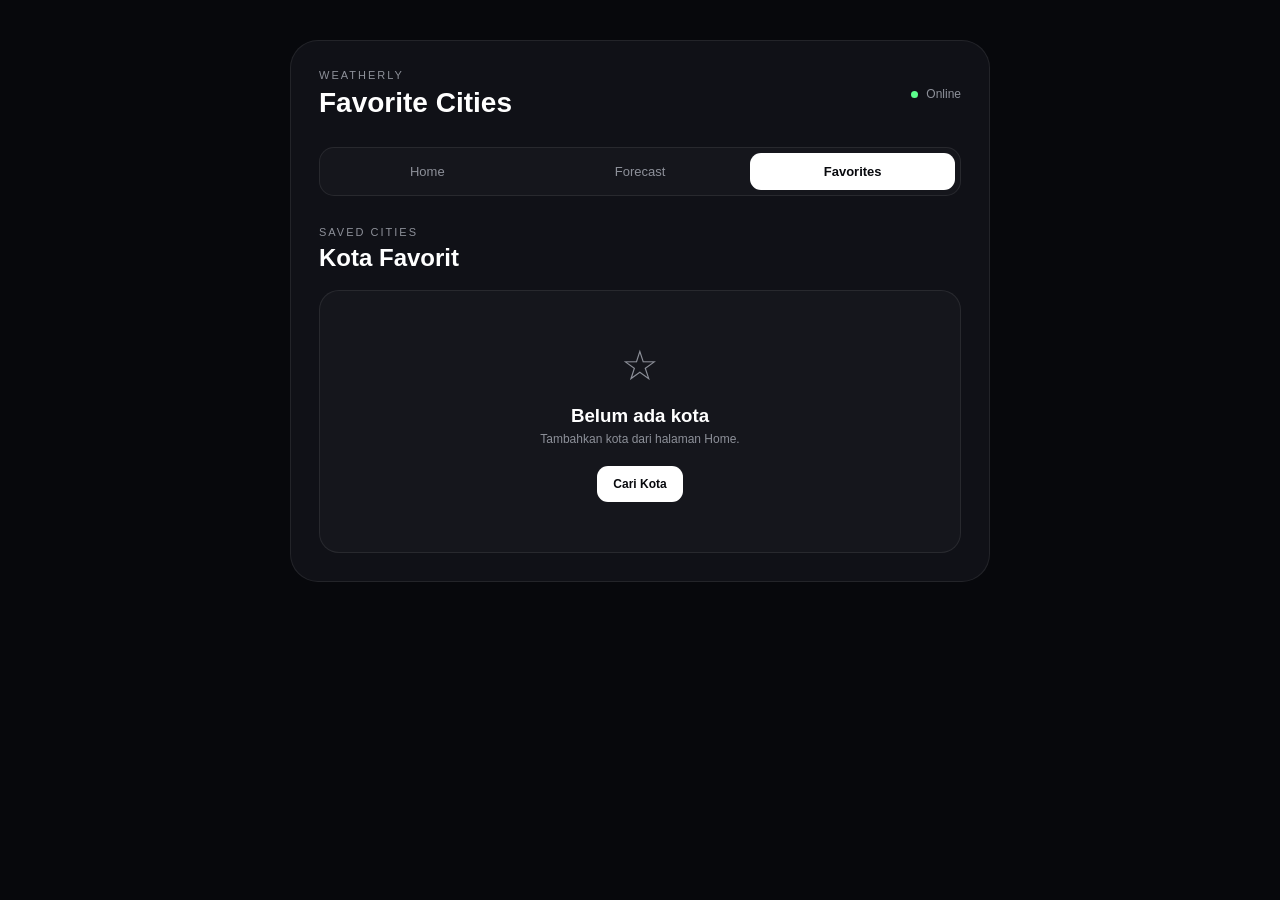
==== favorites.html @ 13ac7b5d "Initial Weatherly" ====
<!DOCTYPE html>
<html lang="id">

<head>

    <meta charset="UTF-8">

    <meta
        name="viewport"
        content="width=device-width, initial-scale=1.0"
    >

    <meta
        name="theme-color"
        content="#07080c"
    >

    <title>Weatherly - Favorites</title>

    <link
        rel="stylesheet"
        href="./style.css"
    >

</head>


<body>

<main class="app">

    <div class="weather-card">


        <header class="top">

            <div>

                <p class="label">
                    WEATHERLY
                </p>

                <h1>
                    Favorite Cities
                </h1>

            </div>


            <div class="status">

                <span></span>

                Online

            </div>

        </header>



        <nav class="navbar">

            <a
                href="index.html"
                class="nav-link"
            >
                Home
            </a>


            <a
                href="forecast.html"
                class="nav-link"
            >
                Forecast
            </a>


            <a
                href="favorites.html"
                class="nav-link active"
            >
                Favorites
            </a>

        </nav>



        <section class="favorites-section">

            <div class="favorites-header">

                <p class="label">
                    SAVED CITIES
                </p>

                <h2>
                    Kota Favorit
                </h2>

            </div>


            <div
                id="favoritesList"
                class="favorites-list"
            ></div>


            <div
                id="emptyFavorites"
                class="empty-favorites hidden"
            >

                <div class="empty-icon">
                    ☆
                </div>


                <h3>
                    Belum ada kota
                </h3>


                <p>
                    Tambahkan kota dari halaman Home.
                </p>


                <a
                    href="index.html"
                    class="back-home"
                >
                    Cari Kota
                </a>

            </div>

        </section>


    </div>

</main>


<script src="./favorites.js"></script>

</body>

</html>
---- style.css ----
:root {
    --bg: #07080c;
    --card: #101117;
    --border: rgba(255, 255, 255, 0.08);
    --muted: #8d9099;
    --white: #ffffff;
}

* {
    box-sizing: border-box;
}

body {
    margin: 0;
    min-height: 100vh;
    background: var(--bg);
    color: var(--white);
    font-family: Arial, Helvetica, sans-serif;
}

.app {
    width: 100%;
    min-height: 100vh;
    padding: 40px 20px;
}

.weather-card {
    width: 100%;
    max-width: 700px;
    margin: auto;
    padding: 28px;
    border: 1px solid var(--border);
    border-radius: 28px;
    background: var(--card);
}

/* HEADER */

.top {
    display: flex;
    align-items: center;
    justify-content: space-between;
    gap: 20px;
}

.label {
    margin: 0;
    color: var(--muted);
    font-size: 11px;
    letter-spacing: 2px;
}

h1 {
    margin: 6px 0 0;
    font-size: 28px;
}

.status {
    color: var(--muted);
    font-size: 12px;
    white-space: nowrap;
}

.status span {
    display: inline-block;
    width: 7px;
    height: 7px;
    margin-right: 5px;
    border-radius: 50%;
    background: #5cff8d;
}

/* NAVBAR */

.navbar {
    display: flex;
    gap: 8px;
    margin-top: 28px;
    padding: 5px;
    border: 1px solid var(--border);
    border-radius: 15px;
    background: rgba(255, 255, 255, 0.025);
}

.nav-link {
    flex: 1;
    padding: 11px;
    border-radius: 11px;
    color: var(--muted);
    text-align: center;
    text-decoration: none;
    font-size: 13px;
    transition: 0.2s;
}

.nav-link:hover {
    color: white;
    background: rgba(255, 255, 255, 0.04);
}

.nav-link.active {
    color: #08090d;
    background: white;
    font-weight: 700;
}

/* SEARCH */

.search-section {
    margin-top: 20px;
}

.search-box {
    display: flex;
    gap: 10px;
    margin-top: 20px;
}

.search-box input {
    flex: 1;
    min-width: 0;
    padding: 14px 16px;
    border: 1px solid var(--border);
    border-radius: 13px;
    outline: none;
    background: #08090d;
    color: white;
    font-size: 14px;
}

.search-box input::placeholder {
    color: var(--muted);
}

.search-box input:focus {
    border-color: rgba(255, 255, 255, 0.2);
}

.search-box button {
    padding: 14px 20px;
    border: none;
    border-radius: 13px;
    background: white;
    color: #08090d;
    font-weight: 700;
    cursor: pointer;
    transition: 0.2s;
}

.search-box button:hover {
    opacity: 0.8;
}

/* TOOLBAR */

.toolbar {
    display: flex;
    justify-content: space-between;
    gap: 10px;
    margin-top: 10px;
}

.tool-btn {
    padding: 10px 14px;
    border: 1px solid var(--border);
    border-radius: 12px;
    background: rgba(255, 255, 255, 0.035);
    color: var(--muted);
    cursor: pointer;
    font-size: 12px;
    transition: 0.2s;
}

.tool-btn:hover {
    color: white;
    background: rgba(255, 255, 255, 0.07);
}

/* ERROR */

.error {
    margin-top: 15px;
    padding: 12px;
    border: 1px solid rgba(255, 80, 80, 0.2);
    border-radius: 12px;
    background: rgba(255, 80, 80, 0.08);
    color: #ff8d8d;
    font-size: 13px;
}

/* WEATHER */

.weather-content {
    margin-top: 30px;
}

.location {
    display: flex;
    align-items: center;
    gap: 12px;
}

.location-icon {
    display: flex;
    align-items: center;
    justify-content: center;
    width: 42px;
    height: 42px;
    border: 1px solid var(--border);
    border-radius: 14px;
    background: rgba(255, 255, 255, 0.035);
}

.location h2 {
    margin: 0;
    font-size: 22px;
}

.location p {
    margin: 4px 0 0;
    color: var(--muted);
    font-size: 12px;
}

.main-weather {
    display: flex;
    align-items: center;
    justify-content: space-between;
    margin-top: 30px;
}

.temperature {
    display: flex;
    align-items: flex-start;
    font-size: 64px;
    font-weight: 700;
    line-height: 1;
}

#temperatureUnit {
    margin-top: 5px;
    font-size: 24px;
}

.temperature-area #description {
    margin: 12px 0 0;
    font-size: 15px;
    text-transform: capitalize;
}

.feels {
    margin-top: 7px;
    color: var(--muted);
    font-size: 12px;
}

#weatherIcon {
    width: 110px;
    height: 110px;
}

/* DETAILS */

.details {
    display: grid;
    grid-template-columns: repeat(4, 1fr);
    gap: 10px;
    margin-top: 25px;
}

.detail {
    display: flex;
    flex-direction: column;
    gap: 5px;
    padding: 15px;
    border: 1px solid var(--border);
    border-radius: 16px;
    background: rgba(255, 255, 255, 0.025);
}

.detail span {
    font-size: 17px;
}

.detail small {
    color: var(--muted);
    font-size: 10px;
}

.detail strong {
    font-size: 13px;
}

/* SUN */

.sun {
    display: grid;
    grid-template-columns: 1fr 1fr;
    gap: 10px;
    margin-top: 10px;
}

.sun > div {
    display: flex;
    align-items: center;
    gap: 8px;
    padding: 15px;
    border: 1px solid var(--border);
    border-radius: 16px;
    color: var(--muted);
    font-size: 12px;
}

.sun strong {
    margin-left: auto;
    color: white;
}

/* FAVORITES */

.favorite-area {
    margin-top: 12px;
}

.favorite-btn {
    width: 100%;
    padding: 14px;
    border: 1px solid var(--border);
    border-radius: 16px;
    background: rgba(255, 255, 255, 0.035);
    color: white;
    cursor: pointer;
    transition: 0.2s;
}

.favorite-btn:hover {
    background: rgba(255, 255, 255, 0.08);
}

/* LOADING */

.loading {
    margin-top: 30px;
    text-align: center;
    color: var(--muted);
}

.spinner {
    width: 30px;
    height: 30px;
    margin: auto;
    border: 3px solid rgba(255, 255, 255, 0.1);
    border-top-color: white;
    border-radius: 50%;
    animation: spin 0.8s linear infinite;
}

@keyframes spin {
    to {
        transform: rotate(360deg);
    }
}

.hidden {
    display: none !important;
}

/* FORECAST */

.forecast-result {
    margin-top: 30px;
}

.forecast-header {
    margin-bottom: 18px;
}

.forecast-header h2 {
    margin: 5px 0 0;
    font-size: 24px;
}

.forecast-list {
    display: flex;
    flex-direction: column;
    gap: 10px;
}

.forecast-card {
    display: grid;
    grid-template-columns: 1.3fr 80px 1.5fr;
    align-items: center;
    gap: 15px;
    padding: 16px 18px;
    border: 1px solid var(--border);
    border-radius: 19px;
    background: rgba(255, 255, 255, 0.025);
    transition: 0.2s;
}

.forecast-card:hover {
    transform: translateY(-2px);
    background: rgba(255, 255, 255, 0.05);
}

.forecast-day strong {
    display: block;
    font-size: 14px;
}

.forecast-day span {
    display: block;
    margin-top: 5px;
    color: var(--muted);
    font-size: 11px;
}

.forecast-card img {
    width: 70px;
    height: 70px;
}

.forecast-info {
    text-align: right;
}

.forecast-info strong {
    font-size: 25px;
}

.forecast-info span {
    margin-left: 8px;
    color: var(--muted);
    font-size: 15px;
}

.forecast-info p {
    margin: 5px 0 0;
    color: var(--muted);
    font-size: 11px;
    text-transform: capitalize;
}

/* MOBILE */

@media (max-width: 650px) {

    .app {
        padding: 20px 12px;
    }

    .weather-card {
        padding: 20px;
        border-radius: 22px;
    }

    .navbar {
        margin-top: 20px;
    }

    .nav-link {
        padding: 10px 5px;
        font-size: 12px;
    }

    .toolbar {
        flex-direction: column;
    }

    .tool-btn {
        width: 100%;
    }

}

@media (max-width: 600px) {

    .top {
        align-items: flex-start;
    }

    .top h1 {
        font-size: 22px;
    }

    .status {
        font-size: 10px;
    }

    .search-box {
        flex-direction: column;
    }

    .search-box button {
        width: 100%;
    }

    .main-weather {
        margin-top: 25px;
    }

    .temperature {
        font-size: 52px;
    }

    #weatherIcon {
        width: 90px;
        height: 90px;
    }

    .details {
        grid-template-columns: repeat(2, 1fr);
    }

    .sun {
        grid-template-columns: 1fr;
    }

    .forecast-card {
        grid-template-columns: 1fr 60px;
    }

    .forecast-card img {
        width: 60px;
        height: 60px;
    }

    .forecast-info {
        grid-column: 1 / -1;
        padding-top: 8px;
        border-top: 1px solid var(--border);
        text-align: left;
    }

}
/* FAVORITES */

.favorites-section {
    margin-top: 30px;
}

.favorites-header {
    margin-bottom: 18px;
}

.favorites-header h2 {
    margin: 6px 0 0;
    font-size: 24px;
}

.favorites-list {
    display: flex;
    flex-direction: column;
    gap: 10px;
}

.favorite-card {
    display: flex;
    align-items: center;
    justify-content: space-between;
    gap: 15px;
    padding: 16px;
    border: 1px solid var(--border);
    border-radius: 18px;
    background: rgba(255, 255, 255, 0.025);
    transition: 0.2s;
}

.favorite-card:hover {
    background: rgba(255, 255, 255, 0.05);
    transform: translateY(-2px);
}

.favorite-city {
    display: flex;
    align-items: center;
    gap: 12px;
}

.favorite-location {
    display: flex;
    align-items: center;
    justify-content: center;
    width: 42px;
    height: 42px;
    border: 1px solid var(--border);
    border-radius: 13px;
    background: rgba(255, 255, 255, 0.035);
}

.favorite-city strong {
    display: block;
    font-size: 14px;
}

.favorite-city span {
    display: block;
    margin-top: 4px;
    color: var(--muted);
    font-size: 11px;
}

.favorite-actions {
    display: flex;
    gap: 7px;
}

.favorite-open,
.favorite-delete {
    padding: 9px 12px;
    border-radius: 10px;
    font-size: 11px;
    cursor: pointer;
    text-decoration: none;
}

.favorite-open {
    border: 1px solid var(--border);
    background: white;
    color: #08090d;
}

.favorite-delete {
    border: 1px solid rgba(255, 80, 80, 0.2);
    background: rgba(255, 80, 80, 0.06);
    color: #ff8d8d;
}

.empty-favorites {
    padding: 50px 20px;
    border: 1px solid var(--border);
    border-radius: 20px;
    text-align: center;
    background: rgba(255, 255, 255, 0.025);
}

.empty-icon {
    font-size: 42px;
    color: var(--muted);
}

.empty-favorites h3 {
    margin: 15px 0 5px;
}

.empty-favorites p {
    margin: 0 0 20px;
    color: var(--muted);
    font-size: 12px;
}

.back-home {
    display: inline-block;
    padding: 11px 16px;
    border-radius: 11px;
    background: white;
    color: #08090d;
    font-size: 12px;
    font-weight: 700;
    text-decoration: none;
}

@media (max-width: 600px) {

    .favorite-card {
        align-items: flex-start;
        flex-direction: column;
    }

    .favorite-actions {
        width: 100%;
    }

    .favorite-open,
    .favorite-delete {
        flex: 1;
        text-align: center;
    }

}
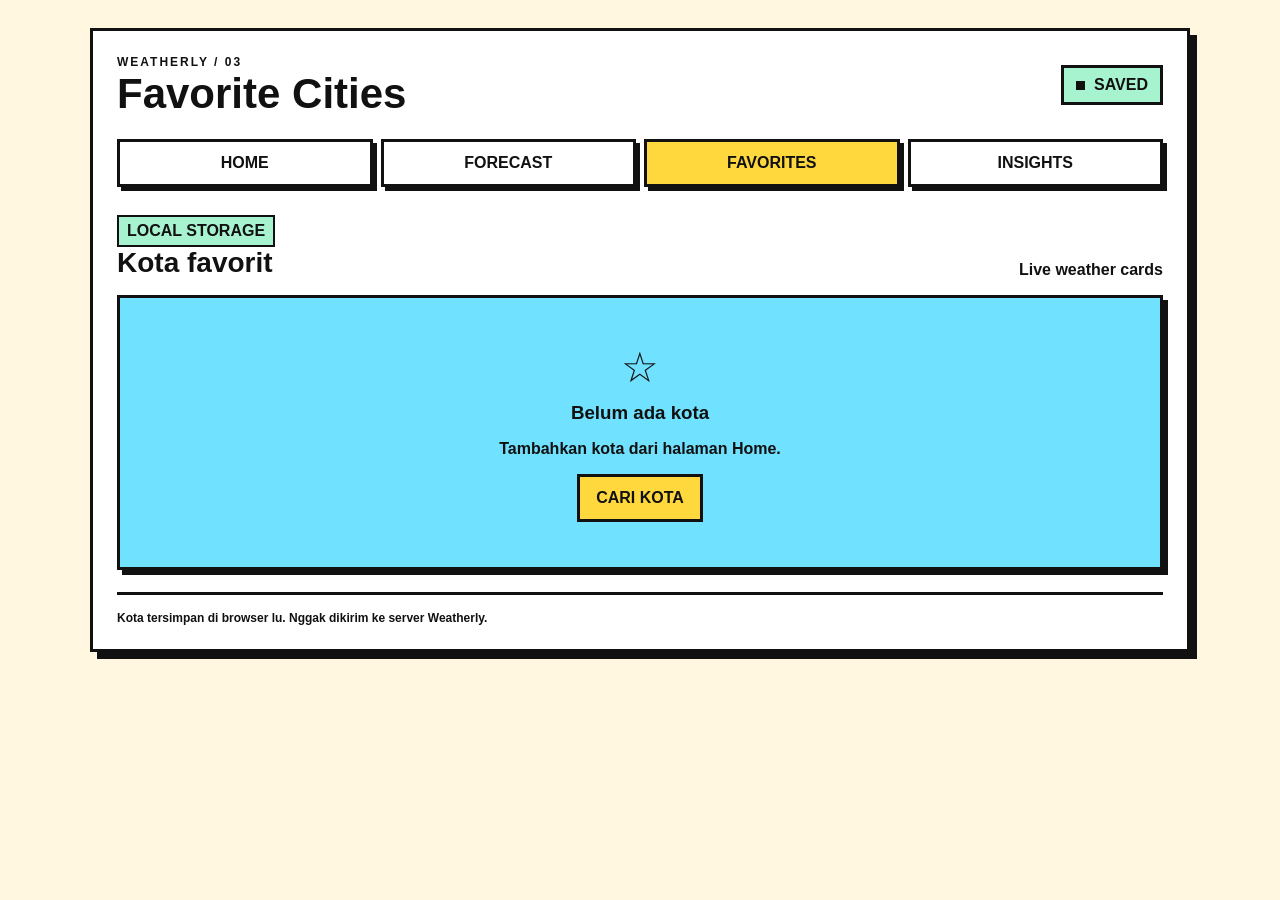
==== commit 82da1e39: "Redesign favorites page and add live city cards" ====
--- a/favorites.html
+++ b/favorites.html
@@ -1,153 +1 @@
-<!DOCTYPE html>
-<html lang="id">
-
-<head>
-
-    <meta charset="UTF-8">
-
-    <meta
-        name="viewport"
-        content="width=device-width, initial-scale=1.0"
-    >
-
-    <meta
-        name="theme-color"
-        content="#07080c"
-    >
-
-    <title>Weatherly - Favorites</title>
-
-    <link
-        rel="stylesheet"
-        href="./style.css"
-    >
-
-</head>
-
-
-<body>
-
-<main class="app">
-
-    <div class="weather-card">
-
-
-        <header class="top">
-
-            <div>
-
-                <p class="label">
-                    WEATHERLY
-                </p>
-
-                <h1>
-                    Favorite Cities
-                </h1>
-
-            </div>
-
-
-            <div class="status">
-
-                <span></span>
-
-                Online
-
-            </div>
-
-        </header>
-
-
-
-        <nav class="navbar">
-
-            <a
-                href="index.html"
-                class="nav-link"
-            >
-                Home
-            </a>
-
-
-            <a
-                href="forecast.html"
-                class="nav-link"
-            >
-                Forecast
-            </a>
-
-
-            <a
-                href="favorites.html"
-                class="nav-link active"
-            >
-                Favorites
-            </a>
-
-        </nav>
-
-
-
-        <section class="favorites-section">
-
-            <div class="favorites-header">
-
-                <p class="label">
-                    SAVED CITIES
-                </p>
-
-                <h2>
-                    Kota Favorit
-                </h2>
-
-            </div>
-
-
-            <div
-                id="favoritesList"
-                class="favorites-list"
-            ></div>
-
-
-            <div
-                id="emptyFavorites"
-                class="empty-favorites hidden"
-            >
-
-                <div class="empty-icon">
-                    ☆
-                </div>
-
-
-                <h3>
-                    Belum ada kota
-                </h3>
-
-
-                <p>
-                    Tambahkan kota dari halaman Home.
-                </p>
-
-
-                <a
-                    href="index.html"
-                    class="back-home"
-                >
-                    Cari Kota
-                </a>
-
-            </div>
-
-        </section>
-
-
-    </div>
-
-</main>
-
-
-<script src="./favorites.js"></script>
-
-</body>
-
-</html>+<!DOCTYPE html><html lang="id"><head><meta charset="UTF-8"><meta name="viewport" content="width=device-width,initial-scale=1"><title>Weatherly — Favorites</title><link rel="stylesheet" href="./style.css"></head><body><main class="app"><div class="weather-card"><header class="top"><div><p class="label">WEATHERLY / 03</p><h1>Favorite Cities</h1></div><div class="status"><span></span> SAVED</div></header><nav class="navbar"><a href="index.html" class="nav-link">HOME</a><a href="forecast.html" class="nav-link">FORECAST</a><a href="favorites.html" class="nav-link active">FAVORITES</a><a href="insights.html" class="nav-link">INSIGHTS</a></nav><section class="favorites-section"><div class="section-title"><div><span class="badge">LOCAL STORAGE</span><h2>Kota favorit</h2></div><p>Live weather cards</p></div><div id="favoritesList" class="favorites-list"></div><div id="emptyFavorites" class="empty-favorites hidden"><div class="empty-icon">☆</div><h3>Belum ada kota</h3><p>Tambahkan kota dari halaman Home.</p><a href="index.html" class="back-home">CARI KOTA</a></div></section><footer class="footer">Kota tersimpan di browser lu. Nggak dikirim ke server Weatherly.</footer></div></main><script src="./favorites.js"></script></body></html>
--- a/style.css
+++ b/style.css
@@ -1,680 +1 @@
-:root {
-    --bg: #07080c;
-    --card: #101117;
-    --border: rgba(255, 255, 255, 0.08);
-    --muted: #8d9099;
-    --white: #ffffff;
-}
-
-* {
-    box-sizing: border-box;
-}
-
-body {
-    margin: 0;
-    min-height: 100vh;
-    background: var(--bg);
-    color: var(--white);
-    font-family: Arial, Helvetica, sans-serif;
-}
-
-.app {
-    width: 100%;
-    min-height: 100vh;
-    padding: 40px 20px;
-}
-
-.weather-card {
-    width: 100%;
-    max-width: 700px;
-    margin: auto;
-    padding: 28px;
-    border: 1px solid var(--border);
-    border-radius: 28px;
-    background: var(--card);
-}
-
-/* HEADER */
-
-.top {
-    display: flex;
-    align-items: center;
-    justify-content: space-between;
-    gap: 20px;
-}
-
-.label {
-    margin: 0;
-    color: var(--muted);
-    font-size: 11px;
-    letter-spacing: 2px;
-}
-
-h1 {
-    margin: 6px 0 0;
-    font-size: 28px;
-}
-
-.status {
-    color: var(--muted);
-    font-size: 12px;
-    white-space: nowrap;
-}
-
-.status span {
-    display: inline-block;
-    width: 7px;
-    height: 7px;
-    margin-right: 5px;
-    border-radius: 50%;
-    background: #5cff8d;
-}
-
-/* NAVBAR */
-
-.navbar {
-    display: flex;
-    gap: 8px;
-    margin-top: 28px;
-    padding: 5px;
-    border: 1px solid var(--border);
-    border-radius: 15px;
-    background: rgba(255, 255, 255, 0.025);
-}
-
-.nav-link {
-    flex: 1;
-    padding: 11px;
-    border-radius: 11px;
-    color: var(--muted);
-    text-align: center;
-    text-decoration: none;
-    font-size: 13px;
-    transition: 0.2s;
-}
-
-.nav-link:hover {
-    color: white;
-    background: rgba(255, 255, 255, 0.04);
-}
-
-.nav-link.active {
-    color: #08090d;
-    background: white;
-    font-weight: 700;
-}
-
-/* SEARCH */
-
-.search-section {
-    margin-top: 20px;
-}
-
-.search-box {
-    display: flex;
-    gap: 10px;
-    margin-top: 20px;
-}
-
-.search-box input {
-    flex: 1;
-    min-width: 0;
-    padding: 14px 16px;
-    border: 1px solid var(--border);
-    border-radius: 13px;
-    outline: none;
-    background: #08090d;
-    color: white;
-    font-size: 14px;
-}
-
-.search-box input::placeholder {
-    color: var(--muted);
-}
-
-.search-box input:focus {
-    border-color: rgba(255, 255, 255, 0.2);
-}
-
-.search-box button {
-    padding: 14px 20px;
-    border: none;
-    border-radius: 13px;
-    background: white;
-    color: #08090d;
-    font-weight: 700;
-    cursor: pointer;
-    transition: 0.2s;
-}
-
-.search-box button:hover {
-    opacity: 0.8;
-}
-
-/* TOOLBAR */
-
-.toolbar {
-    display: flex;
-    justify-content: space-between;
-    gap: 10px;
-    margin-top: 10px;
-}
-
-.tool-btn {
-    padding: 10px 14px;
-    border: 1px solid var(--border);
-    border-radius: 12px;
-    background: rgba(255, 255, 255, 0.035);
-    color: var(--muted);
-    cursor: pointer;
-    font-size: 12px;
-    transition: 0.2s;
-}
-
-.tool-btn:hover {
-    color: white;
-    background: rgba(255, 255, 255, 0.07);
-}
-
-/* ERROR */
-
-.error {
-    margin-top: 15px;
-    padding: 12px;
-    border: 1px solid rgba(255, 80, 80, 0.2);
-    border-radius: 12px;
-    background: rgba(255, 80, 80, 0.08);
-    color: #ff8d8d;
-    font-size: 13px;
-}
-
-/* WEATHER */
-
-.weather-content {
-    margin-top: 30px;
-}
-
-.location {
-    display: flex;
-    align-items: center;
-    gap: 12px;
-}
-
-.location-icon {
-    display: flex;
-    align-items: center;
-    justify-content: center;
-    width: 42px;
-    height: 42px;
-    border: 1px solid var(--border);
-    border-radius: 14px;
-    background: rgba(255, 255, 255, 0.035);
-}
-
-.location h2 {
-    margin: 0;
-    font-size: 22px;
-}
-
-.location p {
-    margin: 4px 0 0;
-    color: var(--muted);
-    font-size: 12px;
-}
-
-.main-weather {
-    display: flex;
-    align-items: center;
-    justify-content: space-between;
-    margin-top: 30px;
-}
-
-.temperature {
-    display: flex;
-    align-items: flex-start;
-    font-size: 64px;
-    font-weight: 700;
-    line-height: 1;
-}
-
-#temperatureUnit {
-    margin-top: 5px;
-    font-size: 24px;
-}
-
-.temperature-area #description {
-    margin: 12px 0 0;
-    font-size: 15px;
-    text-transform: capitalize;
-}
-
-.feels {
-    margin-top: 7px;
-    color: var(--muted);
-    font-size: 12px;
-}
-
-#weatherIcon {
-    width: 110px;
-    height: 110px;
-}
-
-/* DETAILS */
-
-.details {
-    display: grid;
-    grid-template-columns: repeat(4, 1fr);
-    gap: 10px;
-    margin-top: 25px;
-}
-
-.detail {
-    display: flex;
-    flex-direction: column;
-    gap: 5px;
-    padding: 15px;
-    border: 1px solid var(--border);
-    border-radius: 16px;
-    background: rgba(255, 255, 255, 0.025);
-}
-
-.detail span {
-    font-size: 17px;
-}
-
-.detail small {
-    color: var(--muted);
-    font-size: 10px;
-}
-
-.detail strong {
-    font-size: 13px;
-}
-
-/* SUN */
-
-.sun {
-    display: grid;
-    grid-template-columns: 1fr 1fr;
-    gap: 10px;
-    margin-top: 10px;
-}
-
-.sun > div {
-    display: flex;
-    align-items: center;
-    gap: 8px;
-    padding: 15px;
-    border: 1px solid var(--border);
-    border-radius: 16px;
-    color: var(--muted);
-    font-size: 12px;
-}
-
-.sun strong {
-    margin-left: auto;
-    color: white;
-}
-
-/* FAVORITES */
-
-.favorite-area {
-    margin-top: 12px;
-}
-
-.favorite-btn {
-    width: 100%;
-    padding: 14px;
-    border: 1px solid var(--border);
-    border-radius: 16px;
-    background: rgba(255, 255, 255, 0.035);
-    color: white;
-    cursor: pointer;
-    transition: 0.2s;
-}
-
-.favorite-btn:hover {
-    background: rgba(255, 255, 255, 0.08);
-}
-
-/* LOADING */
-
-.loading {
-    margin-top: 30px;
-    text-align: center;
-    color: var(--muted);
-}
-
-.spinner {
-    width: 30px;
-    height: 30px;
-    margin: auto;
-    border: 3px solid rgba(255, 255, 255, 0.1);
-    border-top-color: white;
-    border-radius: 50%;
-    animation: spin 0.8s linear infinite;
-}
-
-@keyframes spin {
-    to {
-        transform: rotate(360deg);
-    }
-}
-
-.hidden {
-    display: none !important;
-}
-
-/* FORECAST */
-
-.forecast-result {
-    margin-top: 30px;
-}
-
-.forecast-header {
-    margin-bottom: 18px;
-}
-
-.forecast-header h2 {
-    margin: 5px 0 0;
-    font-size: 24px;
-}
-
-.forecast-list {
-    display: flex;
-    flex-direction: column;
-    gap: 10px;
-}
-
-.forecast-card {
-    display: grid;
-    grid-template-columns: 1.3fr 80px 1.5fr;
-    align-items: center;
-    gap: 15px;
-    padding: 16px 18px;
-    border: 1px solid var(--border);
-    border-radius: 19px;
-    background: rgba(255, 255, 255, 0.025);
-    transition: 0.2s;
-}
-
-.forecast-card:hover {
-    transform: translateY(-2px);
-    background: rgba(255, 255, 255, 0.05);
-}
-
-.forecast-day strong {
-    display: block;
-    font-size: 14px;
-}
-
-.forecast-day span {
-    display: block;
-    margin-top: 5px;
-    color: var(--muted);
-    font-size: 11px;
-}
-
-.forecast-card img {
-    width: 70px;
-    height: 70px;
-}
-
-.forecast-info {
-    text-align: right;
-}
-
-.forecast-info strong {
-    font-size: 25px;
-}
-
-.forecast-info span {
-    margin-left: 8px;
-    color: var(--muted);
-    font-size: 15px;
-}
-
-.forecast-info p {
-    margin: 5px 0 0;
-    color: var(--muted);
-    font-size: 11px;
-    text-transform: capitalize;
-}
-
-/* MOBILE */
-
-@media (max-width: 650px) {
-
-    .app {
-        padding: 20px 12px;
-    }
-
-    .weather-card {
-        padding: 20px;
-        border-radius: 22px;
-    }
-
-    .navbar {
-        margin-top: 20px;
-    }
-
-    .nav-link {
-        padding: 10px 5px;
-        font-size: 12px;
-    }
-
-    .toolbar {
-        flex-direction: column;
-    }
-
-    .tool-btn {
-        width: 100%;
-    }
-
-}
-
-@media (max-width: 600px) {
-
-    .top {
-        align-items: flex-start;
-    }
-
-    .top h1 {
-        font-size: 22px;
-    }
-
-    .status {
-        font-size: 10px;
-    }
-
-    .search-box {
-        flex-direction: column;
-    }
-
-    .search-box button {
-        width: 100%;
-    }
-
-    .main-weather {
-        margin-top: 25px;
-    }
-
-    .temperature {
-        font-size: 52px;
-    }
-
-    #weatherIcon {
-        width: 90px;
-        height: 90px;
-    }
-
-    .details {
-        grid-template-columns: repeat(2, 1fr);
-    }
-
-    .sun {
-        grid-template-columns: 1fr;
-    }
-
-    .forecast-card {
-        grid-template-columns: 1fr 60px;
-    }
-
-    .forecast-card img {
-        width: 60px;
-        height: 60px;
-    }
-
-    .forecast-info {
-        grid-column: 1 / -1;
-        padding-top: 8px;
-        border-top: 1px solid var(--border);
-        text-align: left;
-    }
-
-}
-/* FAVORITES */
-
-.favorites-section {
-    margin-top: 30px;
-}
-
-.favorites-header {
-    margin-bottom: 18px;
-}
-
-.favorites-header h2 {
-    margin: 6px 0 0;
-    font-size: 24px;
-}
-
-.favorites-list {
-    display: flex;
-    flex-direction: column;
-    gap: 10px;
-}
-
-.favorite-card {
-    display: flex;
-    align-items: center;
-    justify-content: space-between;
-    gap: 15px;
-    padding: 16px;
-    border: 1px solid var(--border);
-    border-radius: 18px;
-    background: rgba(255, 255, 255, 0.025);
-    transition: 0.2s;
-}
-
-.favorite-card:hover {
-    background: rgba(255, 255, 255, 0.05);
-    transform: translateY(-2px);
-}
-
-.favorite-city {
-    display: flex;
-    align-items: center;
-    gap: 12px;
-}
-
-.favorite-location {
-    display: flex;
-    align-items: center;
-    justify-content: center;
-    width: 42px;
-    height: 42px;
-    border: 1px solid var(--border);
-    border-radius: 13px;
-    background: rgba(255, 255, 255, 0.035);
-}
-
-.favorite-city strong {
-    display: block;
-    font-size: 14px;
-}
-
-.favorite-city span {
-    display: block;
-    margin-top: 4px;
-    color: var(--muted);
-    font-size: 11px;
-}
-
-.favorite-actions {
-    display: flex;
-    gap: 7px;
-}
-
-.favorite-open,
-.favorite-delete {
-    padding: 9px 12px;
-    border-radius: 10px;
-    font-size: 11px;
-    cursor: pointer;
-    text-decoration: none;
-}
-
-.favorite-open {
-    border: 1px solid var(--border);
-    background: white;
-    color: #08090d;
-}
-
-.favorite-delete {
-    border: 1px solid rgba(255, 80, 80, 0.2);
-    background: rgba(255, 80, 80, 0.06);
-    color: #ff8d8d;
-}
-
-.empty-favorites {
-    padding: 50px 20px;
-    border: 1px solid var(--border);
-    border-radius: 20px;
-    text-align: center;
-    background: rgba(255, 255, 255, 0.025);
-}
-
-.empty-icon {
-    font-size: 42px;
-    color: var(--muted);
-}
-
-.empty-favorites h3 {
-    margin: 15px 0 5px;
-}
-
-.empty-favorites p {
-    margin: 0 0 20px;
-    color: var(--muted);
-    font-size: 12px;
-}
-
-.back-home {
-    display: inline-block;
-    padding: 11px 16px;
-    border-radius: 11px;
-    background: white;
-    color: #08090d;
-    font-size: 12px;
-    font-weight: 700;
-    text-decoration: none;
-}
-
-@media (max-width: 600px) {
-
-    .favorite-card {
-        align-items: flex-start;
-        flex-direction: column;
-    }
-
-    .favorite-actions {
-        width: 100%;
-    }
-
-    .favorite-open,
-    .favorite-delete {
-        flex: 1;
-        text-align: center;
-    }
-
-}+:root{--bg:#fff7df;--ink:#111;--yellow:#ffd83d;--pink:#ff7aa8;--cyan:#70e1ff;--green:#a7f3d0;--white:#fff;--shadow:7px 7px 0 #111;--border:3px solid #111}*{box-sizing:border-box}html{scroll-behavior:smooth}body{margin:0;background:var(--bg);color:var(--ink);font-family:Arial,Helvetica,sans-serif}.app{width:min(1100px,calc(100% - 28px));margin:auto;padding:28px 0 60px}.weather-card{padding:24px;border:var(--border);background:var(--white);box-shadow:var(--shadow)}.top{display:flex;align-items:center;justify-content:space-between;gap:20px}.label{margin:0;font-size:12px;font-weight:900;letter-spacing:2px}.top h1{margin:4px 0 0;font-size:clamp(25px,5vw,42px);line-height:1}.status{border:var(--border);padding:8px 12px;font-weight:900;background:var(--green);white-space:nowrap}.status span{display:inline-block;width:9px;height:9px;background:#111;margin-right:5px}.navbar{display:grid;grid-template-columns:repeat(4,1fr);gap:8px;margin:24px 0}.nav-link{padding:12px;border:var(--border);background:var(--white);color:var(--ink);text-align:center;text-decoration:none;font-weight:900;box-shadow:4px 4px 0 #111;transition:.12s}.nav-link:hover,.nav-link.active{background:var(--yellow)}.nav-link:active,.tool-btn:active,.search-box button:active,.favorite-btn:active{transform:translate(4px,4px);box-shadow:none}.search-section{margin-top:16px}.search-box{display:flex;gap:10px}.search-box input{flex:1;min-width:0;padding:15px;border:var(--border);outline:none;background:#fff;font-size:16px;font-weight:700}.search-box input:focus{background:var(--cyan)}button{font:inherit}.search-box button{padding:14px 20px;border:var(--border);background:var(--yellow);font-weight:900;cursor:pointer;box-shadow:5px 5px 0 #111}.toolbar{display:flex;gap:10px;margin:14px 0}.tool-btn{padding:10px 14px;border:var(--border);background:var(--white);font-weight:900;cursor:pointer;box-shadow:4px 4px 0 #111}.error{margin-top:16px;padding:14px;border:var(--border);background:#ff9c9c;font-weight:800}.weather-content,.forecast-result,.favorites-section,.insights-section{margin-top:28px}.location{display:flex;align-items:center;gap:12px}.location-icon,.favorite-location{display:grid;place-items:center;width:48px;height:48px;border:var(--border);background:var(--cyan);font-size:22px}.location h2{margin:0;font-size:28px}.location p{margin:4px 0 0;font-weight:700}.main-weather{display:flex;align-items:center;justify-content:space-between;margin:30px 0}.temperature{font-size:clamp(65px,12vw,110px);font-weight:1000;line-height:.8}.temperature span:last-child{font-size:30px;vertical-align:top}.temperature-area #description{font-size:18px;font-weight:900;text-transform:capitalize;margin:18px 0 4px}.feels{margin:0;font-weight:700}.main-weather img{width:130px;height:130px}.details{display:grid;grid-template-columns:repeat(4,1fr);gap:12px}.detail,.sun>div,.forecast-card,.favorite-card,.news-card,.metric-card,.chart-card,.alert-card{border:var(--border);background:var(--white);box-shadow:4px 4px 0 #111}.detail{padding:16px}.detail span{font-size:22px}.detail small{display:block;font-weight:900;margin:6px 0}.detail strong{font-size:20px}.sun{display:grid;grid-template-columns:1fr 1fr;gap:12px;margin-top:12px}.sun>div{padding:14px;font-weight:800}.sun strong{float:right}.favorite-area{margin-top:12px}.favorite-btn{width:100%;padding:15px;border:var(--border);background:var(--pink);font-weight:900;cursor:pointer;box-shadow:5px 5px 0 #111}.loading{padding:35px;text-align:center;font-weight:900}.spinner{width:36px;height:36px;margin:auto;border:var(--border);border-right-color:transparent;border-radius:50%;animation:spin .7s linear infinite}@keyframes spin{to{transform:rotate(360deg)}}.hidden{display:none!important}.section-title{display:flex;align-items:end;justify-content:space-between;gap:10px;margin-bottom:16px}.section-title h2{margin:0;font-size:28px}.section-title p{margin:0;font-weight:800}.forecast-list,.favorites-list,.news-list,.alerts-list{display:grid;gap:12px}.forecast-card{display:grid;grid-template-columns:1.2fr 90px 1.5fr;align-items:center;padding:16px;gap:12px}.forecast-card img{width:78px;height:78px}.forecast-day strong{font-size:18px}.forecast-day span{display:block;margin-top:5px;font-weight:700}.forecast-info{text-align:right}.forecast-info strong{font-size:30px}.forecast-info span{font-size:18px;font-weight:800;margin-left:8px}.forecast-info p{margin:5px 0 0;font-weight:800;text-transform:capitalize}.favorite-card{display:flex;align-items:center;justify-content:space-between;gap:15px;padding:16px}.favorite-city{display:flex;align-items:center;gap:12px}.favorite-city strong{display:block;font-size:18px}.favorite-city span{display:block;margin-top:4px;font-weight:700}.favorite-actions{display:flex;gap:8px}.favorite-open,.favorite-delete{padding:10px 13px;border:var(--border);font-weight:900;text-decoration:none;cursor:pointer}.favorite-open{background:var(--yellow);color:#111}.favorite-delete{background:#ff9c9c}.empty-favorites{text-align:center;padding:45px 20px;border:var(--border);background:var(--cyan);box-shadow:5px 5px 0 #111}.empty-icon{font-size:42px}.empty-favorites h3{margin:10px 0}.empty-favorites p{font-weight:700}.back-home{display:inline-block;padding:12px 16px;border:var(--border);background:var(--yellow);color:#111;text-decoration:none;font-weight:900}.insights-grid{display:grid;grid-template-columns:repeat(3,1fr);gap:12px}.metric-card{padding:18px}.metric-card .metric-label{font-weight:900}.metric-card strong{display:block;font-size:32px;margin-top:8px}.chart-card{padding:18px;margin-top:12px}.chart{display:flex;align-items:end;gap:8px;height:220px;padding-top:20px}.bar{flex:1;min-width:12px;border:var(--border);background:var(--yellow);position:relative}.bar span{position:absolute;bottom:100%;left:50%;transform:translateX(-50%);font-weight:900;font-size:11px;margin-bottom:4px}.bar small{position:absolute;top:100%;left:50%;transform:translateX(-50%);font-weight:900;margin-top:5px}.news-card{padding:18px}.news-card h3{margin:0 0 8px;font-size:20px}.news-card p{margin:0 0 14px;font-weight:700;line-height:1.45}.news-card a{display:inline-block;padding:9px 12px;border:var(--border);background:var(--yellow);color:#111;text-decoration:none;font-weight:900}.alert-card{padding:16px;background:#ffcf70}.alert-card h3{margin:0 0 7px}.alert-card p{margin:0;font-weight:700}.source{font-size:12px;font-weight:900;margin-top:10px}.source a{color:#111}.footer{margin-top:22px;padding-top:16px;border-top:var(--border);font-size:12px;font-weight:800}.footer a{color:#111}.badge{display:inline-block;padding:5px 8px;border:2px solid #111;background:var(--green);font-weight:900}.recent{display:flex;flex-wrap:wrap;gap:8px;margin-top:12px}.recent button{padding:8px 11px;border:2px solid #111;background:#fff;font-weight:800;cursor:pointer}.subtle{font-size:13px;font-weight:700}@media(max-width:720px){.app{width:min(100% - 18px,1100px);padding-top:12px}.weather-card{padding:16px;box-shadow:5px 5px 0 #111}.top{align-items:flex-start}.status{font-size:11px;padding:7px}.navbar{grid-template-columns:repeat(2,1fr)}.search-box{flex-direction:column}.search-box button{width:100%}.toolbar{flex-direction:column}.tool-btn{width:100%}.details,.insights-grid{grid-template-columns:repeat(2,1fr)}.main-weather{margin:25px 0}.main-weather img{width:95px;height:95px}.sun{grid-template-columns:1fr}.forecast-card{grid-template-columns:1fr 75px}.forecast-info{grid-column:1/-1;text-align:left;border-top:var(--border);padding-top:12px}.favorite-card{align-items:flex-start;flex-direction:column}.favorite-actions{width:100%}}@media(max-width:420px){.details,.insights-grid{grid-template-columns:1fr}.temperature{font-size:58px}.main-weather img{width:75px;height:75px}.section-title{display:block}.section-title p{margin-top:6px}}
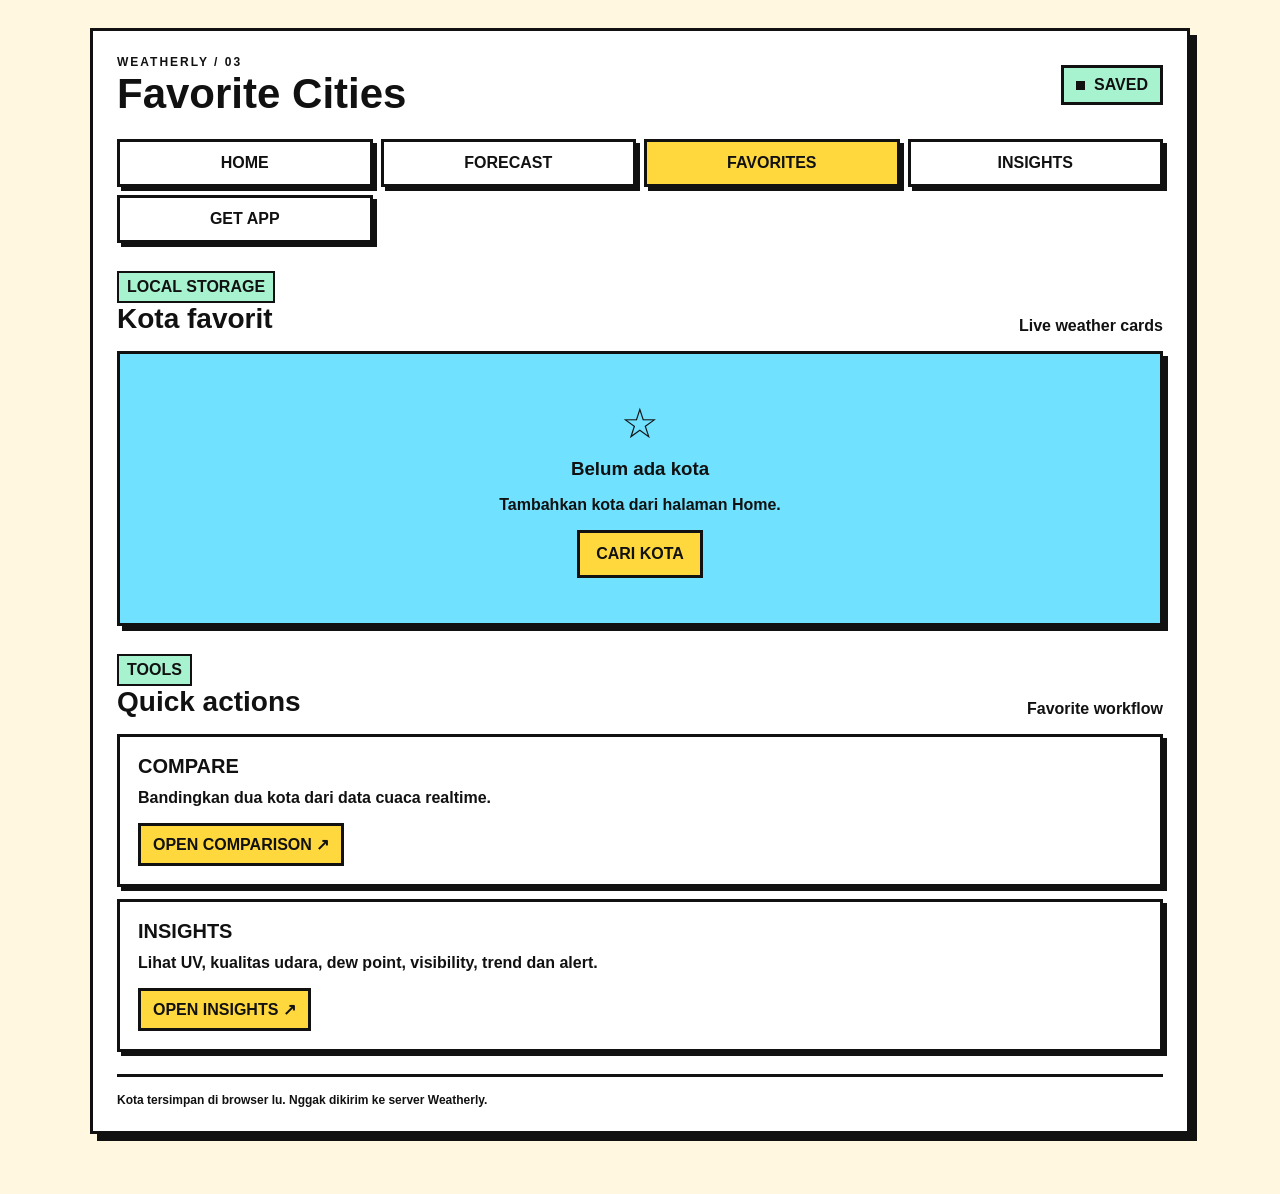
==== commit 874b73ff: "Improve favorites navigation and quick actions" ====
--- a/favorites.html
+++ b/favorites.html
@@ -1 +1 @@
-<!DOCTYPE html><html lang="id"><head><meta charset="UTF-8"><meta name="viewport" content="width=device-width,initial-scale=1"><title>Weatherly — Favorites</title><link rel="stylesheet" href="./style.css"></head><body><main class="app"><div class="weather-card"><header class="top"><div><p class="label">WEATHERLY / 03</p><h1>Favorite Cities</h1></div><div class="status"><span></span> SAVED</div></header><nav class="navbar"><a href="index.html" class="nav-link">HOME</a><a href="forecast.html" class="nav-link">FORECAST</a><a href="favorites.html" class="nav-link active">FAVORITES</a><a href="insights.html" class="nav-link">INSIGHTS</a></nav><section class="favorites-section"><div class="section-title"><div><span class="badge">LOCAL STORAGE</span><h2>Kota favorit</h2></div><p>Live weather cards</p></div><div id="favoritesList" class="favorites-list"></div><div id="emptyFavorites" class="empty-favorites hidden"><div class="empty-icon">☆</div><h3>Belum ada kota</h3><p>Tambahkan kota dari halaman Home.</p><a href="index.html" class="back-home">CARI KOTA</a></div></section><footer class="footer">Kota tersimpan di browser lu. Nggak dikirim ke server Weatherly.</footer></div></main><script src="./favorites.js"></script></body></html>+<!DOCTYPE html><html lang="id"><head><meta charset="UTF-8"><meta name="viewport" content="width=device-width,initial-scale=1"><meta name="theme-color" content="#fff7df"><link rel="manifest" href="./manifest.json"><title>Weatherly — Favorites</title><link rel="stylesheet" href="./style.css"></head><body><main class="app"><div class="weather-card"><header class="top"><div><p class="label">WEATHERLY / 03</p><h1>Favorite Cities</h1></div><div class="status"><span></span> SAVED</div></header><nav class="navbar"><a href="index.html" class="nav-link">HOME</a><a href="forecast.html" class="nav-link">FORECAST</a><a href="favorites.html" class="nav-link active">FAVORITES</a><a href="insights.html" class="nav-link">INSIGHTS</a><a href="download.html" class="nav-link">GET APP</a></nav><section class="favorites-section"><div class="section-title"><div><span class="badge">LOCAL STORAGE</span><h2>Kota favorit</h2></div><p>Live weather cards</p></div><div id="favoritesList" class="favorites-list"></div><div id="emptyFavorites" class="empty-favorites hidden"><div class="empty-icon">☆</div><h3>Belum ada kota</h3><p>Tambahkan kota dari halaman Home.</p><a href="index.html" class="back-home">CARI KOTA</a></div></section><section class="favorites-section"><div class="section-title"><div><span class="badge">TOOLS</span><h2>Quick actions</h2></div><p>Favorite workflow</p></div><div class="news-list"><article class="news-card"><h3>COMPARE</h3><p>Bandingkan dua kota dari data cuaca realtime.</p><a href="forecast.html">OPEN COMPARISON ↗</a></article><article class="news-card"><h3>INSIGHTS</h3><p>Lihat UV, kualitas udara, dew point, visibility, trend dan alert.</p><a href="insights.html">OPEN INSIGHTS ↗</a></article></div></section><footer class="footer">Kota tersimpan di browser lu. Nggak dikirim ke server Weatherly.</footer></div></main><script src="./favorites.js"></script><script src="./install.js"></script></body></html>
